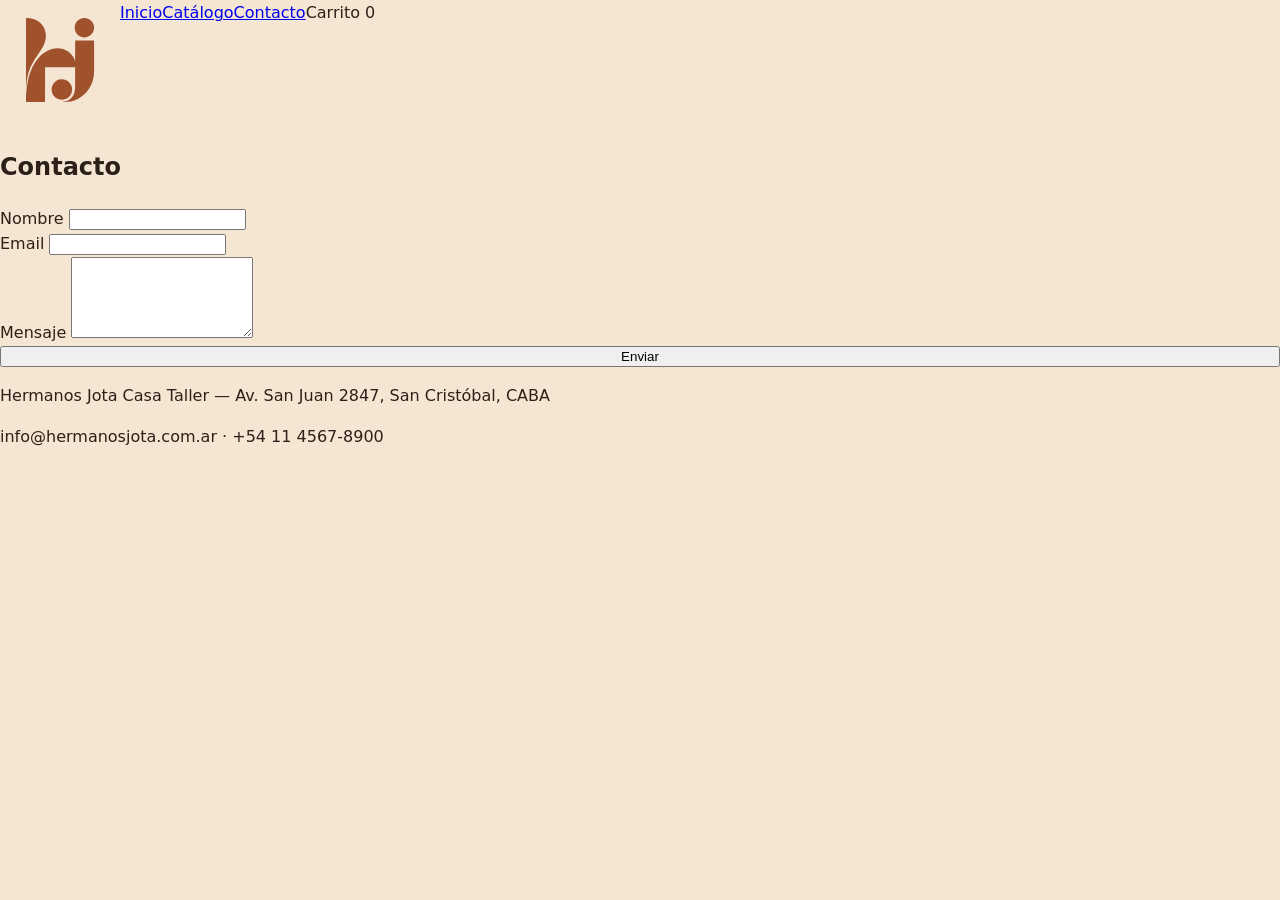
==== contacto.html @ 2e573cc4 "Inicializacion de repositorio y archivos con contenido base" ====
<!DOCTYPE html>
<html lang="es">
  <head>
    <meta charset="UTF-8" />
    <meta name="viewport" content="width=device-width, initial-scale=1.0" />
    <title>Hermanos Jota | Contacto</title>
    <link rel="stylesheet" href="css/styles.css" />
  </head>
  <body>
    <header class="site-header">
      <a href="index.html" class="logo" aria-label="Hermanos Jota — Inicio">
        <img src="img/logo.svg" alt="Hermanos Jota" width="120" height="120" />
      </a>
      <nav class="site-nav" aria-label="Principal">
        <ul>
          <li><a href="index.html">Inicio</a></li>
          <li><a href="productos.html">Catálogo</a></li>
          <li><a href="contacto.html" aria-current="page">Contacto</a></li>
        </ul>
      </nav>
      <div class="cart-widget" aria-live="polite">
        <span>Carrito</span>
        <span id="cart-count">0</span>
      </div>
    </header>

    <main>
      <section class="contact" aria-labelledby="contact-title">
        <h1 id="contact-title">Contacto</h1>

        <form id="contact-form" novalidate>
          <div>
            <label for="nombre">Nombre</label>
            <input type="text" id="nombre" name="nombre" required />
          </div>
          <div>
            <label for="email">Email</label>
            <input type="email" id="email" name="email" required />
          </div>
          <div>
            <label for="mensaje">Mensaje</label>
            <textarea id="mensaje" name="mensaje" rows="5" required></textarea>
          </div>
          <button type="submit" class="btn">Enviar</button>
        </form>

        <!-- JS: mensaje de éxito / errores de validación -->
        <div id="form-feedback" role="status" aria-live="polite"></div>
      </section>
    </main>

    <footer class="site-footer">
      <p>Hermanos Jota Casa Taller — Av. San Juan 2847, San Cristóbal, CABA</p>
      <p>info@hermanosjota.com.ar · +54 11 4567-8900</p>
    </footer>

    <script src="js/productos.js"></script>
    <script src="js/main.js"></script>
    <script src="js/contacto.js"></script>
  </body>
</html>
---- css/styles.css ----
/* Hermanos Jota — estilos (Mobile First + Flexbox)
   Paleta: Siena Tostado, Verde Salvia, Alabastro Cálido, Vara de Oro, Rosa Polvoriento
*/

:root {
  --siena: #a0522d;
  --salvia: #87a96b;
  --alabastro: #f5e6d3;
  --oro: #d4a437;
  --rosa: #c47a6d;
  --texto: #2b2118;
  --fuente-cuerpo: Inter, system-ui, sans-serif;
  --fuente-titulo: "Playfair Display", Georgia, serif;
}

*,
*::before,
*::after {
  box-sizing: border-box;
}

body {
  margin: 0;
  font-family: var(--fuente-cuerpo);
  background-color: var(--alabastro);
  color: var(--texto);
  line-height: 1.6;
}

img {
  max-width: 100%;
  height: auto;
}

/* --- Header / Nav / Carrito --- */
.site-header {
  display: flex;
  /* TODO: alinear logo, nav y contador */
}

.site-nav ul {
  display: flex;
  list-style: none;
  padding: 0;
  margin: 0;
}

.cart-widget {
  /* TODO */
}

/* --- Hero --- */
.hero {
  display: flex;
  flex-direction: column;
}

/* --- Grilla de productos --- */
.product-grid {
  display: flex;
  flex-wrap: wrap;
}

/* --- Footer --- */
.site-footer {
  /* TODO */
}

/* --- Contacto --- */
#contact-form {
  display: flex;
  flex-direction: column;
}

/* --- Botones --- */
.btn {
  /* TODO */
}

/* --- Tablet --- */
@media (min-width: 768px) {
  /* TODO */
}

/* --- Desktop --- */
@media (min-width: 1024px) {
  /* TODO */
}
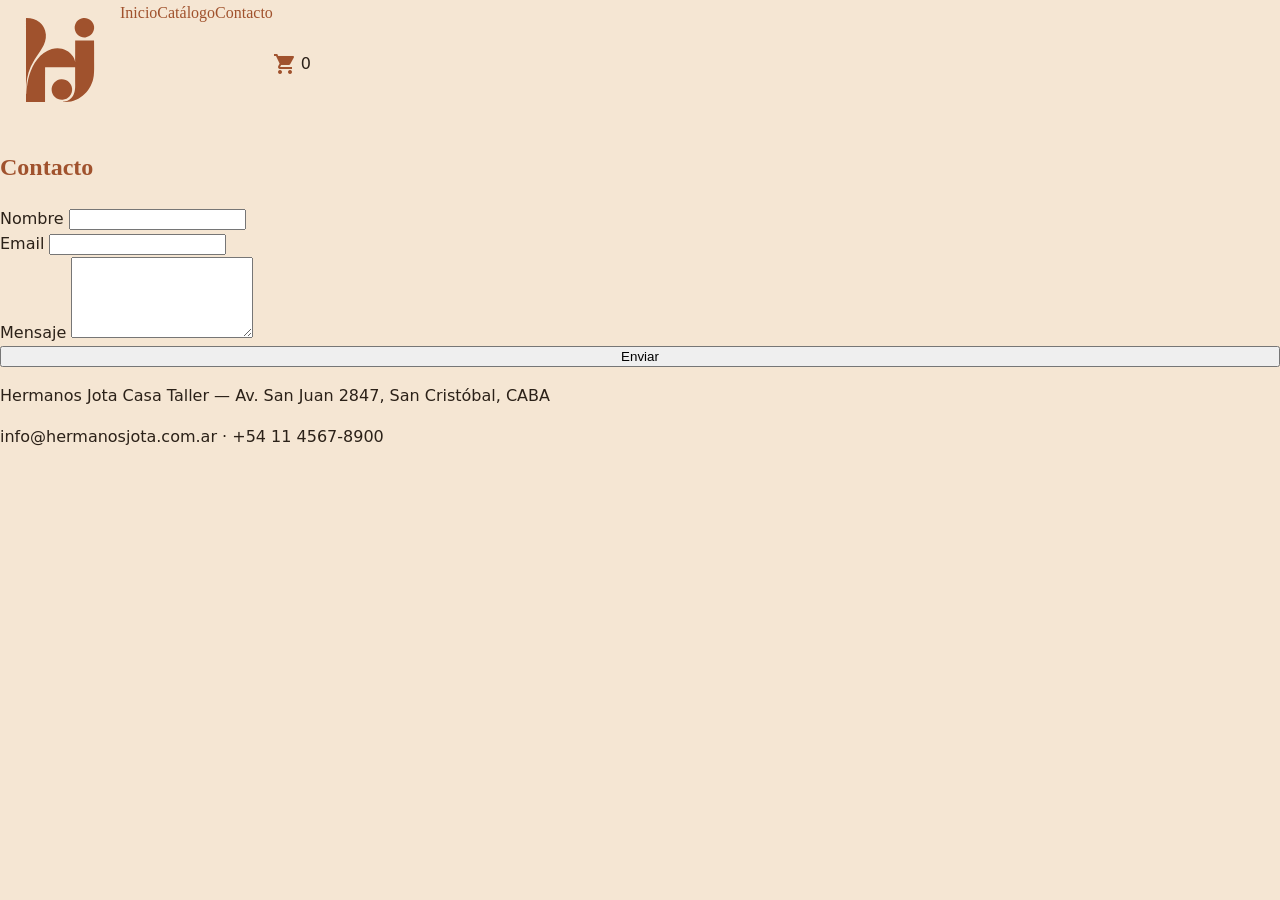
==== commit ae9963ef: "Puse estilo a los titlos, separe heder y footer, y puse un icono de carrito" ====
--- a/contacto.html
+++ b/contacto.html
@@ -4,25 +4,11 @@
     <meta charset="UTF-8" />
     <meta name="viewport" content="width=device-width, initial-scale=1.0" />
     <title>Hermanos Jota | Contacto</title>
+    <link rel="stylesheet" href="https://fonts.googleapis.com/icon?family=Material+Icons" />
     <link rel="stylesheet" href="css/styles.css" />
   </head>
   <body>
-    <header class="site-header">
-      <a href="index.html" class="logo" aria-label="Hermanos Jota — Inicio">
-        <img src="img/logo.svg" alt="Hermanos Jota" width="120" height="120" />
-      </a>
-      <nav class="site-nav" aria-label="Principal">
-        <ul>
-          <li><a href="index.html">Inicio</a></li>
-          <li><a href="productos.html">Catálogo</a></li>
-          <li><a href="contacto.html" aria-current="page">Contacto</a></li>
-        </ul>
-      </nav>
-      <div class="cart-widget" aria-live="polite">
-        <span>Carrito</span>
-        <span id="cart-count">0</span>
-      </div>
-    </header>
+    <header class="site-header"></header>
 
     <main>
       <section class="contact" aria-labelledby="contact-title">
@@ -49,10 +35,7 @@
       </section>
     </main>
 
-    <footer class="site-footer">
-      <p>Hermanos Jota Casa Taller — Av. San Juan 2847, San Cristóbal, CABA</p>
-      <p>info@hermanosjota.com.ar · +54 11 4567-8900</p>
-    </footer>
+    <footer class="site-footer"></footer>
 
     <script src="js/productos.js"></script>
     <script src="js/main.js"></script>
--- a/css/styles.css
+++ b/css/styles.css
@@ -27,6 +27,18 @@
   line-height: 1.6;
 }
 
+h1, h2, h3, h4, h5, h6 {
+  font-family: var(--fuente-titulo);
+  color: var(--siena);
+
+}
+
+a {
+  text-decoration: none;
+  font-family: var(--fuente-titulo);
+  color: var(--siena);
+}
+
 img {
   max-width: 100%;
   height: auto;
@@ -46,7 +58,14 @@
 }
 
 .cart-widget {
-  /* TODO */
+  display: flex;
+  align-items: center;
+  gap: 0.25rem;
+}
+
+.cart-widget .material-icons {
+  font-size: 1.5rem;
+  color: var(--siena);
 }
 
 /* --- Hero --- */
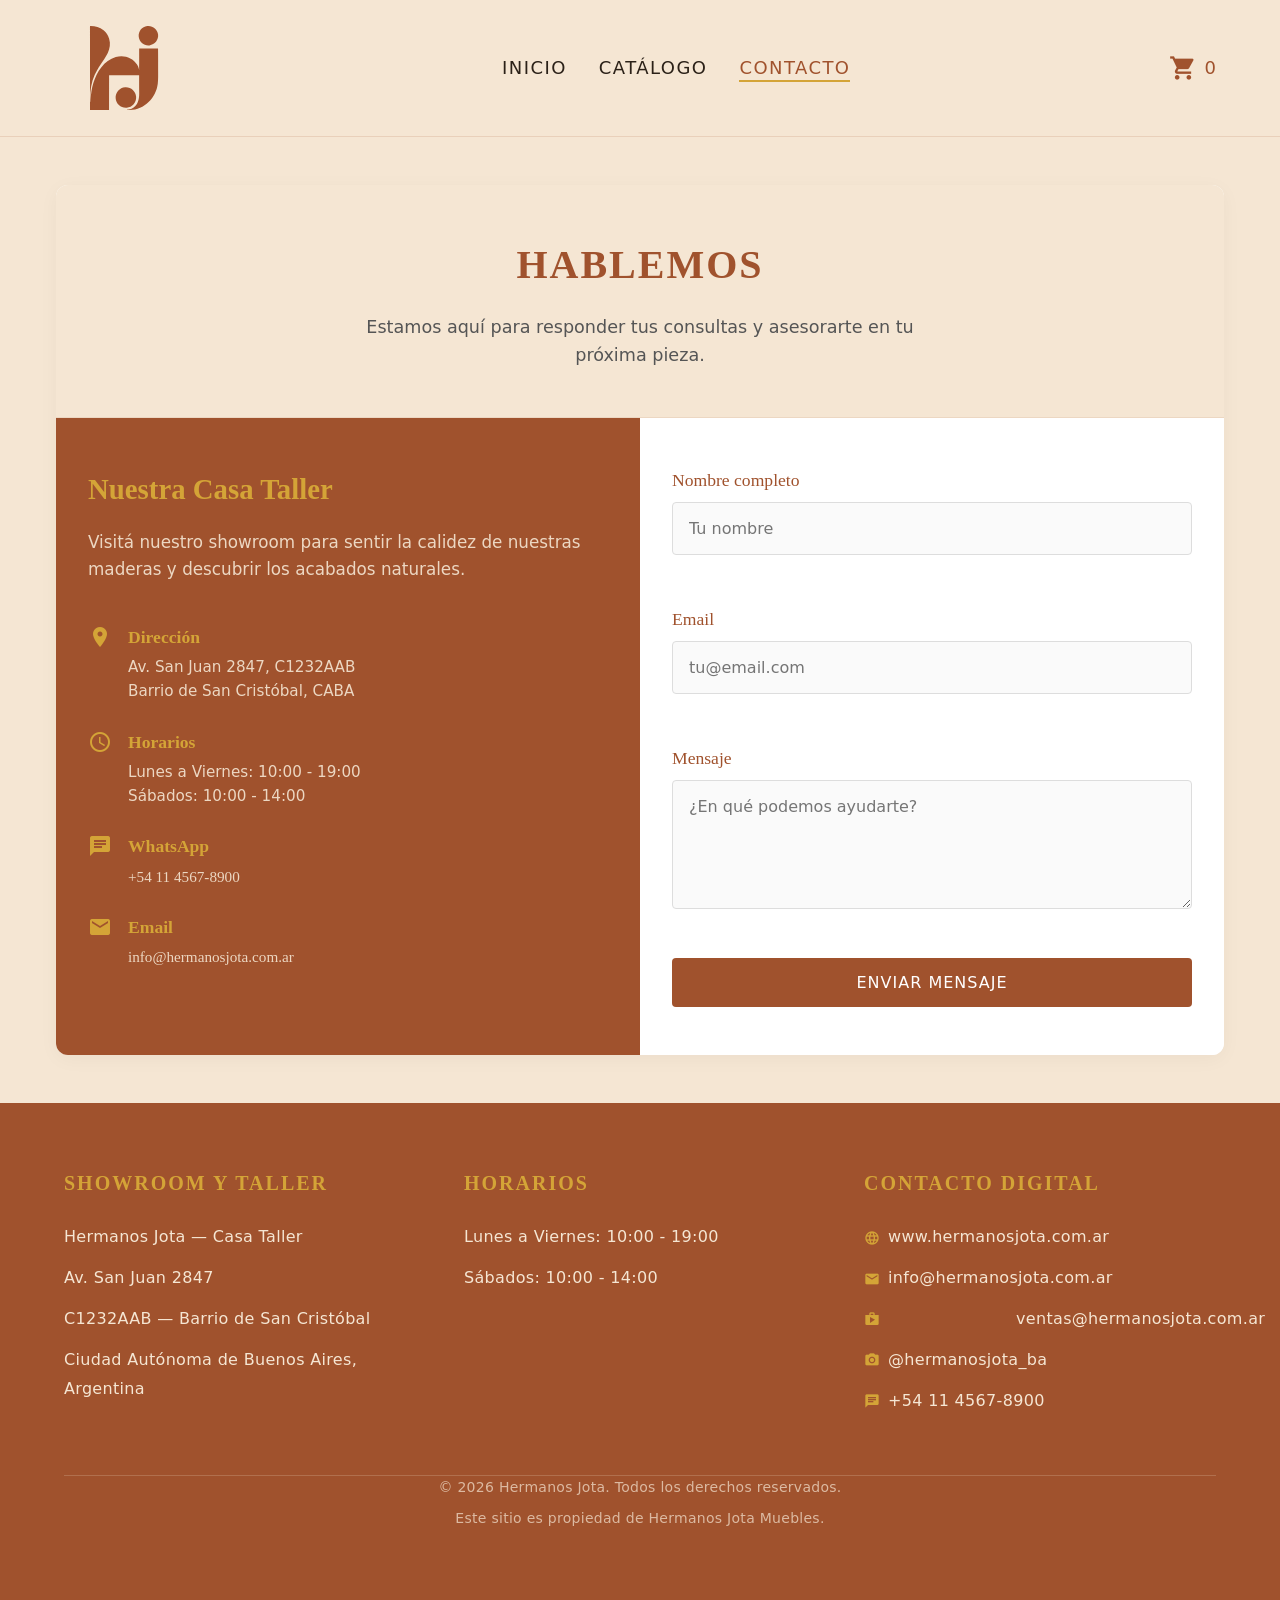
==== commit 3e6e39c0: "Seccion de contacto" ====
--- a/contacto.html
+++ b/contacto.html
@@ -10,28 +10,80 @@
   <body>
     <header class="site-header"></header>
 
-    <main>
-      <section class="contact" aria-labelledby="contact-title">
-        <h1 id="contact-title">Contacto</h1>
+    <main class="page-container">
+      <section class="contact-section" aria-labelledby="contact-title">
+        <div class="contact-header">
+          <h1 id="contact-title">Hablemos</h1>
+          <p>Estamos aquí para responder tus consultas y asesorarte en tu próxima pieza.</p>
+        </div>
 
-        <form id="contact-form" novalidate>
-          <div>
-            <label for="nombre">Nombre</label>
-            <input type="text" id="nombre" name="nombre" required />
+        <div class="contact-grid">
+          <!-- Información de Contacto -->
+          <div class="contact-info">
+            <h2>Nuestra Casa Taller</h2>
+            <p>Visitá nuestro showroom para sentir la calidez de nuestras maderas y descubrir los acabados naturales.</p>
+            
+            <div class="info-group">
+              <span class="material-icons">location_on</span>
+              <div>
+                <strong>Dirección</strong>
+                <p>Av. San Juan 2847, C1232AAB<br>Barrio de San Cristóbal, CABA</p>
+              </div>
+            </div>
+            
+            <div class="info-group">
+              <span class="material-icons">schedule</span>
+              <div>
+                <strong>Horarios</strong>
+                <p>Lunes a Viernes: 10:00 - 19:00<br>Sábados: 10:00 - 14:00</p>
+              </div>
+            </div>
+            
+            <div class="info-group">
+              <span class="material-icons">chat</span>
+              <div>
+                <strong>WhatsApp</strong>
+                <p><a href="https://wa.me/541145678900" target="_blank">+54 11 4567-8900</a></p>
+              </div>
+            </div>
+            
+            <div class="info-group">
+              <span class="material-icons">email</span>
+              <div>
+                <strong>Email</strong>
+                <p><a href="mailto:info@hermanosjota.com.ar">info@hermanosjota.com.ar</a></p>
+              </div>
+            </div>
           </div>
-          <div>
-            <label for="email">Email</label>
-            <input type="email" id="email" name="email" required />
+
+          <!-- Formulario -->
+          <div class="contact-form-container">
+            <form id="contact-form" novalidate>
+              <div class="form-group">
+                <label for="nombre">Nombre completo</label>
+                <input type="text" id="nombre" name="nombre" placeholder="Tu nombre" required />
+                <span class="error-msg" id="error-nombre"></span>
+              </div>
+              
+              <div class="form-group">
+                <label for="email">Email</label>
+                <input type="email" id="email" name="email" placeholder="tu@email.com" required />
+                <span class="error-msg" id="error-email"></span>
+              </div>
+              
+              <div class="form-group">
+                <label for="mensaje">Mensaje</label>
+                <textarea id="mensaje" name="mensaje" rows="5" placeholder="¿En qué podemos ayudarte?" required></textarea>
+                <span class="error-msg" id="error-mensaje"></span>
+              </div>
+              
+              <button type="submit" class="btn btn-primary">Enviar Mensaje</button>
+            </form>
+
+            <!-- Feedback -->
+            <div id="form-feedback" role="status" aria-live="polite"></div>
           </div>
-          <div>
-            <label for="mensaje">Mensaje</label>
-            <textarea id="mensaje" name="mensaje" rows="5" required></textarea>
-          </div>
-          <button type="submit" class="btn">Enviar</button>
-        </form>
-
-        <!-- JS: mensaje de éxito / errores de validación -->
-        <div id="form-feedback" role="status" aria-live="polite"></div>
+        </div>
       </section>
     </main>
 
--- a/css/styles.css
+++ b/css/styles.css
@@ -27,7 +27,12 @@
   line-height: 1.6;
 }
 
-h1, h2, h3, h4, h5, h6 {
+h1,
+h2,
+h3,
+h4,
+h5,
+h6 {
   font-family: var(--fuente-titulo);
   color: var(--siena);
 
@@ -47,24 +52,87 @@
 /* --- Header / Nav / Carrito --- */
 .site-header {
   display: flex;
-  /* TODO: alinear logo, nav y contador */
+  justify-content: space-between;
+  align-items: center;
+  flex-wrap: wrap;
+  padding: 1rem 5%;
+  background-color: var(--alabastro);
+  border-bottom: 1px solid rgba(160, 82, 45, 0.15);
+}
+
+.site-header .logo img {
+  width: 120px;
+  height: auto;
+  display: block;
+}
+
+.site-nav {
+  order: 3;
+  width: 100%;
+  margin-top: 1.5rem;
 }
 
 .site-nav ul {
   display: flex;
+  justify-content: center;
+  flex-wrap: wrap;
   list-style: none;
   padding: 0;
   margin: 0;
+  gap: clamp(1rem, 2vw, 2rem);
+  align-items: center;
+}
+
+.site-nav a {
+  font-family: var(--fuente-cuerpo);
+  font-weight: 500;
+  font-size: clamp(15px, 2vw + 5px, 18px);
+  text-transform: uppercase;
+  letter-spacing: 0.08em;
+  color: var(--texto);
+  text-decoration: none;
+  transition: color 0.3s ease;
+  position: relative;
+  padding-bottom: 4px;
+}
+
+.site-nav a::after {
+  content: '';
+  position: absolute;
+  width: 0;
+  height: 2px;
+  bottom: 0;
+  left: 0;
+  background-color: var(--oro);
+  transition: width 0.3s ease;
+}
+
+.site-nav a:hover::after,
+.site-nav a[aria-current="page"]::after {
+  width: 100%;
+}
+
+.site-nav a:hover,
+.site-nav a[aria-current="page"] {
+  color: var(--siena);
 }
 
 .cart-widget {
   display: flex;
   align-items: center;
-  gap: 0.25rem;
+  gap: 0.5rem;
+  cursor: pointer;
 }
 
 .cart-widget .material-icons {
-  font-size: 1.5rem;
+  font-size: 1.75rem;
+  color: var(--siena);
+}
+
+.cart-widget #cart-count {
+  font-family: var(--fuente-cuerpo);
+  font-weight: 500;
+  font-size: 18px;
   color: var(--siena);
 }
 
@@ -74,34 +142,752 @@
   flex-direction: column;
 }
 
+/* --- Utilidades --- */
+.visually-hidden {
+  position: absolute;
+  width: 1px;
+  height: 1px;
+  padding: 0;
+  margin: -1px;
+  overflow: hidden;
+  clip: rect(0, 0, 0, 0);
+  border: 0;
+}
+
+/* --- Catálogo --- */
+.catalog {
+  padding: 3rem 1rem;
+  text-align: center;
+}
+
+#catalog-title {
+  margin-bottom: 2rem;
+  text-transform: uppercase;
+  letter-spacing: 2px;
+  font-size: 2.5rem;
+}
+
+.search-form {
+  margin-bottom: 4rem;
+  display: flex;
+  justify-content: center;
+}
+
+.search-form input {
+  width: 100%;
+  max-width: 500px;
+  padding: 1rem 1.5rem;
+  border: 1px solid #e0e0e0;
+  border-radius: 30px;
+  font-family: var(--fuente-cuerpo);
+  font-size: 1rem;
+  box-shadow: 0 4px 6px rgba(0, 0, 0, 0.05);
+  transition: box-shadow 0.3s ease, border-color 0.3s ease;
+}
+
+.search-form input:focus {
+  outline: none;
+  border-color: var(--siena);
+  box-shadow: 0 4px 12px rgba(160, 82, 45, 0.15);
+}
+
+.search-form input[type="search"]::-webkit-search-cancel-button {
+  -webkit-appearance: none;
+  height: 16px;
+  width: 16px;
+  background-color: var(--siena);
+  mask-image: url('data:image/svg+xml;utf8,<svg xmlns="http://www.w3.org/2000/svg" viewBox="0 0 24 24" fill="none" stroke="currentColor" stroke-width="3" stroke-linecap="round" stroke-linejoin="round"><line x1="18" y1="6" x2="6" y2="18"></line><line x1="6" y1="6" x2="18" y2="18"></line></svg>');
+  -webkit-mask-image: url('data:image/svg+xml;utf8,<svg xmlns="http://www.w3.org/2000/svg" viewBox="0 0 24 24" fill="none" stroke="currentColor" stroke-width="3" stroke-linecap="round" stroke-linejoin="round"><line x1="18" y1="6" x2="6" y2="18"></line><line x1="6" y1="6" x2="18" y2="18"></line></svg>');
+  mask-size: cover;
+  -webkit-mask-size: cover;
+  cursor: pointer;
+  opacity: 0.7;
+  transition: opacity 0.3s ease, transform 0.3s ease;
+}
+
+.search-form input[type="search"]::-webkit-search-cancel-button:hover {
+  opacity: 1;
+  transform: scale(1.1);
+}
+
 /* --- Grilla de productos --- */
 .product-grid {
-  display: flex;
-  flex-wrap: wrap;
+  display: grid;
+  grid-template-columns: repeat(auto-fill, minmax(320px, 1fr));
+  gap: 2rem;
+  max-width: 1200px;
+  margin: 0 auto;
+}
+
+.product-card {
+  background-color: #fff;
+  border-radius: 12px;
+  overflow: hidden;
+  display: flex;
+  flex-direction: column;
+  text-align: left;
+  box-shadow: 0 2px 10px rgba(0, 0, 0, 0.03);
+  transition: transform 0.3s ease, box-shadow 0.3s ease;
+  position: relative;
+}
+
+.product-card:hover {
+  transform: translateY(-5px);
+  box-shadow: 0 10px 20px rgba(0, 0, 0, 0.08);
+}
+
+.image-wrapper {
+  position: relative;
+  width: 100%;
+  height: 250px;
+  overflow: hidden;
+  background-color: #f7f7f7;
+}
+
+.product-image {
+  height: 100%;
+  width: 100%;
+  object-fit: contain;
+  display: block;
+  transition: transform 0.6s cubic-bezier(0.165, 0.84, 0.44, 1);
+}
+
+.product-card:hover .product-image {
+  transform: scale(1.08);
+}
+
+.product-overlay {
+  position: absolute;
+  top: 0;
+  left: 0;
+  width: 100%;
+  height: 100%;
+  background: linear-gradient(to top, rgba(0, 0, 0, 0.3) 0%, transparent 50%);
+  opacity: 0;
+  transition: opacity 0.4s ease;
+  display: flex;
+  align-items: flex-end;
+  justify-content: flex-end;
+  padding: 1rem 1.5rem;
+  pointer-events: none;
+}
+
+.product-card:hover .product-overlay {
+  opacity: 1;
+}
+
+.product-info {
+  padding: 1.5rem;
+}
+
+.product-info h3 {
+  font-family: var(--fuente-titulo);
+  font-size: 1.25rem;
+  color: var(--texto);
+  margin: 0 0 0.5rem 0;
+  font-weight: 700;
+}
+
+.product-info .price {
+  color: var(--oro);
+  font-weight: 600;
+  font-size: 1.1rem;
+  margin: 0 0 1.5rem 0;
+}
+
+.details-link {
+  font-family: var(--fuente-cuerpo);
+  color: var(--siena);
+  font-weight: 700;
+  font-size: 0.85rem;
+  letter-spacing: 1px;
+  text-transform: uppercase;
+  display: inline-flex;
+  align-items: center;
+  position: relative;
+  width: fit-content;
+}
+
+.details-link .arrow {
+  margin-left: 8px;
+  transition: transform 0.3s ease;
+}
+
+.details-link:hover .arrow {
+  transform: translateX(5px);
+}
+
+.details-link::after {
+  content: '';
+  position: absolute;
+  bottom: -4px;
+  left: 0;
+  width: 0;
+  height: 2px;
+  background-color: var(--siena);
+  transition: width 0.3s ease;
+}
+
+.details-link:hover::after {
+  width: 100%;
+}
+
+.add-to-cart-btn {
+  background-color: #fff;
+  color: var(--siena);
+  border: none;
+  border-radius: 50%;
+  width: 45px;
+  height: 45px;
+  display: flex;
+  align-items: center;
+  justify-content: center;
+  box-shadow: 0 4px 10px rgba(0, 0, 0, 0.15);
+  cursor: pointer;
+  transition: all 0.3s ease;
+  transform: translateY(20px);
+  pointer-events: auto;
+}
+
+.product-card:hover .add-to-cart-btn {
+  transform: translateY(0);
+}
+
+.add-to-cart-btn:hover {
+  background-color: var(--siena);
+  color: #fff;
 }
 
 /* --- Footer --- */
 .site-footer {
-  /* TODO */
+  background-color: var(--siena);
+  color: var(--alabastro);
+  padding: 2.5rem 5%;
+}
+
+.footer-grid {
+  display: grid;
+  grid-template-columns: repeat(auto-fit, minmax(200px, 1fr));
+  gap: 2.5rem;
+  margin-bottom: 2.5rem;
+}
+
+.footer-col h4 {
+  font-family: var(--fuente-titulo);
+  color: var(--oro);
+  font-size: 20px;
+  text-transform: uppercase;
+  letter-spacing: 0.1em;
+  margin-top: 0;
+  margin-bottom: 1.5rem;
+}
+
+.footer-col p {
+  font-family: var(--fuente-cuerpo);
+  font-weight: 400;
+  font-size: 16px;
+  line-height: 1.8;
+  letter-spacing: 0.02em;
+  margin: 0 0 0.75rem 0;
+  color: var(--alabastro);
+  display: flex;
+  align-items: center;
+  gap: 0.5rem;
+}
+
+.footer-col a {
+  color: var(--alabastro);
+  text-decoration: none;
+  font-family: var(--fuente-cuerpo);
+  font-weight: 400;
+  transition: color 0.3s ease;
+}
+
+.footer-col a:hover {
+  color: var(--oro);
+}
+
+.footer-col p .material-icons {
+  font-size: 16px;
+  color: var(--oro);
+}
+
+.footer-bottom {
+  border-top: 1px solid rgba(245, 230, 211, 0.2);
+  text-align: center;
+}
+
+.footer-bottom p {
+  font-family: var(--fuente-cuerpo);
+  font-weight: 300;
+  font-size: 14px;
+  letter-spacing: 0.02em;
+  margin: 0 0 0.5rem 0;
+  color: rgba(245, 230, 211, 0.7);
+  justify-content: center;
 }
 
 /* --- Contacto --- */
+.page-container {
+  max-width: 1200px;
+  margin: 0 auto;
+  padding: 3rem 1rem;
+}
+
+.contact-section {
+  background-color: #fff;
+  border-radius: 12px;
+  box-shadow: 0 4px 20px rgba(0, 0, 0, 0.04);
+  overflow: hidden;
+}
+
+.contact-header {
+  text-align: center;
+  padding: 3rem 2rem;
+  background-color: var(--alabastro);
+  border-bottom: 1px solid rgba(160, 82, 45, 0.1);
+}
+
+.contact-header h1 {
+  font-size: 2.5rem;
+  margin: 0 0 1rem 0;
+  text-transform: uppercase;
+  letter-spacing: 2px;
+}
+
+.contact-header p {
+  font-family: var(--fuente-cuerpo);
+  font-size: 1.1rem;
+  color: #555;
+  max-width: 600px;
+  margin: 0 auto;
+}
+
+.contact-grid {
+  display: grid;
+  grid-template-columns: 1fr;
+  gap: 0;
+}
+
+.contact-info {
+  padding: 3rem 2rem;
+  background-color: var(--siena);
+  color: var(--alabastro);
+}
+
+.contact-info h2 {
+  color: var(--oro);
+  font-size: 1.8rem;
+  margin-top: 0;
+  margin-bottom: 1rem;
+}
+
+.contact-info > p {
+  margin-bottom: 2.5rem;
+  font-size: 1.05rem;
+  opacity: 0.9;
+}
+
+.info-group {
+  display: flex;
+  align-items: flex-start;
+  gap: 1rem;
+  margin-bottom: 1.5rem;
+}
+
+.info-group .material-icons {
+  color: var(--oro);
+  font-size: 1.5rem;
+  margin-top: 2px;
+}
+
+.info-group strong {
+  display: block;
+  font-family: var(--fuente-titulo);
+  color: var(--oro);
+  font-size: 1.1rem;
+  margin-bottom: 0.25rem;
+}
+
+.info-group p {
+  margin: 0;
+  font-size: 0.95rem;
+  opacity: 0.9;
+}
+
+.info-group a {
+  color: var(--alabastro);
+  transition: color 0.3s ease;
+}
+
+.info-group a:hover {
+  color: var(--oro);
+}
+
+.contact-form-container {
+  padding: 3rem 2rem;
+  background-color: #fff;
+}
+
 #contact-form {
   display: flex;
   flex-direction: column;
+  gap: 1.5rem;
+}
+
+.form-group {
+  display: flex;
+  flex-direction: column;
+}
+
+.form-group label {
+  font-family: var(--fuente-titulo);
+  color: var(--siena);
+  font-size: 1.1rem;
+  margin-bottom: 0.5rem;
+}
+
+.form-group input,
+.form-group textarea {
+  font-family: var(--fuente-cuerpo);
+  padding: 1rem;
+  border: 1px solid #ddd;
+  border-radius: 4px;
+  font-size: 1rem;
+  background-color: #fafafa;
+  transition: all 0.3s ease;
+}
+
+.form-group input:focus,
+.form-group textarea:focus {
+  outline: none;
+  border-color: var(--siena);
+  box-shadow: 0 0 0 3px rgba(160, 82, 45, 0.1);
+  background-color: #fff;
+}
+
+.error-msg {
+  color: #d32f2f;
+  font-size: 0.85rem;
+  margin-top: 0.4rem;
+  min-height: 1.2rem;
+}
+
+/* Feedback Messages */
+#form-feedback {
+  margin-top: 1.5rem;
+  padding: 1rem;
+  border-radius: 4px;
+  text-align: center;
+  font-weight: 500;
+  display: none;
+}
+
+#form-feedback.exito {
+  display: block;
+  background-color: rgba(135, 169, 107, 0.1);
+  color: #2e5c2e;
+  border: 1px solid var(--salvia);
+}
+
+#form-feedback.error {
+  display: block;
+  background-color: rgba(211, 47, 47, 0.1);
+  color: #d32f2f;
+  border: 1px solid #d32f2f;
 }
 
 /* --- Botones --- */
 .btn {
-  /* TODO */
+  font-family: var(--fuente-cuerpo);
+  font-weight: 500;
+  font-size: 1rem;
+  cursor: pointer;
+  padding: 15px 30px;
+  border-radius: 4px;
+  transition: all 0.3s ease;
+  text-align: center;
+  text-transform: uppercase;
+  letter-spacing: 1px;
+  display: inline-block;
+  text-decoration: none;
+  border: none;
+}
+
+.btn-primary {
+  background-color: var(--siena);
+  color: #fff;
+}
+
+.btn-primary:hover {
+  background-color: var(--texto);
+  color: #fff;
+}
+
+/* Hero Btn overrides (optional but good for consistency) */
+.hero .btn {
+  background-color: var(--siena);
+  color: #fff;
+  align-self: flex-start;
+  margin-top: 1.5rem;
+}
+
+.hero .btn:hover {
+  background-color: var(--texto);
 }
 
 /* --- Tablet --- */
 @media (min-width: 768px) {
-  /* TODO */
+  .site-header {
+    padding: 0.5rem 5%;
+  }
+
+  .site-nav {
+    order: 0;
+    width: auto;
+    margin-top: 0;
+  }
+
+  .site-nav ul {
+    gap: 2rem;
+  }
+
+  .site-footer {
+    padding: 4rem 5%;
+  }
+
+  .footer-grid {
+    grid-template-columns: repeat(auto-fit, minmax(250px, 1fr));
+    gap: 3rem;
+    margin-bottom: 3rem;
+  }
 }
 
 /* --- Desktop --- */
 @media (min-width: 1024px) {
-  /* TODO */
-}
+  .contact-grid {
+    grid-template-columns: 1fr 1fr;
+  }
+}
+
+/* --- Detalle de Producto --- */
+#product-detail {
+  display: flex;
+  flex-direction: row;
+  background-color: #ffffff;
+  max-width: 1200px;
+  margin: 2rem auto;
+  border-radius: 8px;
+  box-shadow: 0 4px 20px rgba(0, 0, 0, 0.06);
+  overflow: hidden;
+}
+
+.pd-left {
+  flex: 1.5;
+  display: flex;
+  align-items: center;
+  justify-content: center;
+  background-color: transparent;
+  position: relative;
+  overflow: hidden;
+  cursor: zoom-in;
+  min-height: 400px;
+  /* Asegura un alto mínimo para la imagen */
+}
+
+.pd-left.zoomed {
+  cursor: zoom-out;
+}
+
+.pd-image {
+  position: absolute;
+  /* Para que no dicte la altura del contenedor, sino que se adapte al contenido de la derecha */
+  top: 0;
+  left: 0;
+  width: 100%;
+  height: 100%;
+  object-fit: contain;
+  transform: scale(1.15);
+  object-position: center 30%;
+  mix-blend-mode: multiply;
+  transition: transform 0.3s ease;
+}
+
+.pd-left.zoomed .pd-image {
+  transform: scale(2.2);
+  /* transform-origin se actualiza via JS */
+}
+
+.pd-zoom-text {
+  position: absolute;
+  bottom: 20px;
+  right: 20px;
+  left: auto;
+  transform: none;
+  font-family: var(--fuente-cuerpo);
+  font-size: 0.8rem;
+  color: #fff;
+  opacity: 0.9;
+  pointer-events: none;
+  background: #909090;
+  padding: 6px 15px;
+  border-radius: 20px;
+  z-index: 10;
+  transition: opacity 0.3s ease;
+}
+
+.pd-left.zoomed .pd-zoom-text {
+  opacity: 0;
+}
+
+.pd-right {
+  flex: 1;
+  padding: 35px 45px;
+}
+
+.pd-breadcrumb {
+  font-family: var(--fuente-cuerpo);
+  font-size: 0.75rem;
+  text-transform: uppercase;
+  color: var(--texto);
+  opacity: 0.5;
+  letter-spacing: 1px;
+  margin-bottom: 1rem;
+  margin-top: 0;
+  font-weight: 500;
+}
+
+.pd-title {
+  font-family: var(--fuente-titulo);
+  font-size: 3rem;
+  color: var(--siena);
+  margin: 0 0 0.5rem 0;
+  line-height: 1.1;
+  font-weight: 400;
+}
+
+.pd-price {
+  font-family: var(--fuente-cuerpo);
+  font-size: 1.4rem;
+  color: var(--oro);
+  margin-bottom: 1.2rem;
+  font-weight: 500;
+}
+
+.pd-description {
+  font-family: var(--fuente-cuerpo);
+  font-weight: 400;
+  line-height: 1.6;
+  color: #555;
+  margin-bottom: 1.5rem;
+  font-size: 0.95rem;
+  border-top: 1px solid #eaeaea;
+  padding-top: 1.2rem;
+}
+
+.pd-accordion {
+  margin-bottom: 2rem;
+}
+
+.pd-accordion-btn {
+  width: 100%;
+  background: none;
+  border: none;
+  border-top: 1px solid rgba(0, 0, 0, 0.1);
+  border-bottom: 1px solid rgba(0, 0, 0, 0.1);
+  padding: 15px 0;
+  font-family: var(--fuente-cuerpo);
+  font-size: 1rem;
+  color: #333;
+  cursor: pointer;
+  margin-bottom: 0;
+  font-weight: 700;
+  display: flex;
+  justify-content: space-between;
+  align-items: center;
+  transition: color 0.3s ease, background-color 0.3s ease;
+}
+
+.pd-accordion-icon {
+  font-weight: 700;
+  font-size: 1.4rem;
+}
+
+.pd-accordion-btn:hover {
+  color: var(--siena);
+  background-color: rgba(160, 82, 45, 0.03);
+}
+
+.pd-accordion-content {
+  max-height: 0;
+  overflow: hidden;
+  transition: max-height 0.4s ease-in-out;
+}
+
+.pd-accordion-table {
+  width: 100%;
+  border-collapse: collapse;
+  font-family: var(--fuente-cuerpo);
+  font-size: 0.9rem;
+  margin-top: 0.5rem;
+  margin-bottom: 1rem;
+}
+
+.pd-accordion-table td {
+  padding: 12px 0;
+  border-bottom: 1px solid rgba(0, 0, 0, 0.05);
+  font-weight: 400;
+  color: #666;
+}
+
+.pd-accordion-table td:first-child {
+  font-weight: 700;
+  width: 35%;
+  color: #444;
+}
+
+.pd-buy-btn {
+  background-color: var(--siena);
+  color: #fff;
+  border: 1px solid var(--siena);
+  border-radius: 4px;
+  padding: 18px 40px;
+  font-family: var(--fuente-cuerpo);
+  font-weight: 500;
+  font-size: 0.9rem;
+  cursor: pointer;
+  width: fit-content;
+  transition: all 0.3s ease;
+  letter-spacing: 1.5px;
+  text-transform: uppercase;
+}
+
+.pd-buy-btn:hover {
+  background-color: #fff;
+  color: var(--siena);
+}
+
+/* --- Responsive Detalle de Producto --- */
+@media (max-width: 768px) {
+  #product-detail {
+    flex-direction: column;
+    height: auto;
+  }
+
+  .pd-left {
+    min-height: 50vh;
+  }
+
+  .pd-image {
+    object-position: center center;
+    transform: scale(1);
+  }
+
+  .pd-right {
+    padding: 30px 20px;
+  }
+
+  .pd-title {
+    font-size: 2.2rem;
+  }
+}
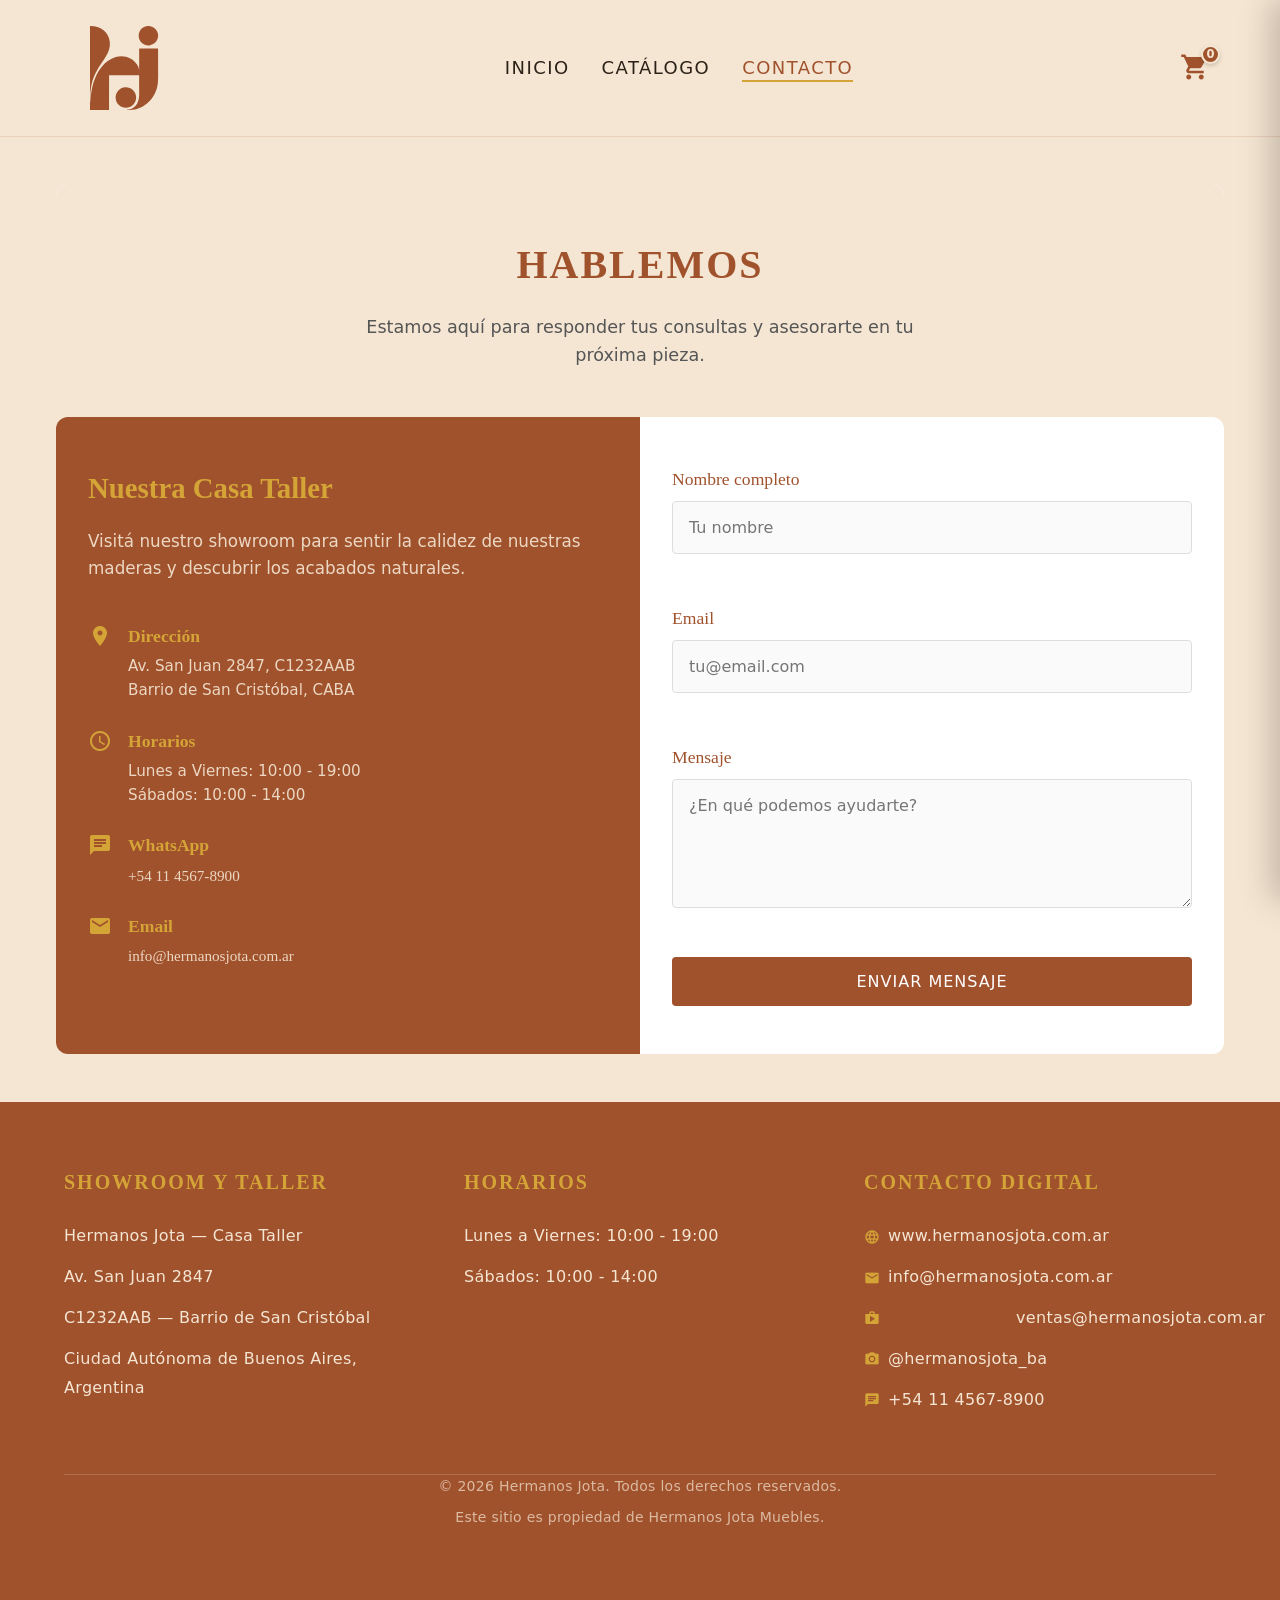
==== commit f710990c: "Carrito funcionando, calcula los precios en ARS y es funcional tanto desde el catalogo como desde lo" ====
--- a/contacto.html
+++ b/contacto.html
@@ -89,6 +89,40 @@
 
     <footer class="site-footer"></footer>
 
+    <!-- Overlay del Carrito -->
+    <div id="cart-overlay" class="cart-overlay" aria-hidden="true"></div>
+
+    <!-- Drawer Lateral del Carrito -->
+    <aside id="cart-drawer" class="cart-drawer" aria-label="Carrito de compras" role="dialog" aria-modal="true" aria-hidden="true">
+      <div class="cart-drawer-header">
+        <div class="cart-header-title">
+          <h2>Tu Carrito</h2>
+          <span class="cart-header-subtitle">Hermanos Jota</span>
+        </div>
+        <button id="cart-close-btn" class="cart-close-btn" aria-label="Cerrar carrito">
+          <span class="material-icons">close</span>
+        </button>
+      </div>
+
+      <div id="cart-items" class="cart-items">
+        <!-- Renderizado dinámico de productos -->
+      </div>
+
+      <div class="cart-drawer-footer">
+        <div class="cart-summary">
+          <div class="cart-summary-row">
+            <span>Total:</span>
+            <span id="cart-total" class="cart-total-amount">$ 0</span>
+          </div>
+          <p class="cart-shipping-note">Impuestos incluidos. Envío coordinado tras la compra.</p>
+        </div>
+        <div class="cart-drawer-actions">
+          <button id="cart-clear-btn" class="btn-cart-clear" type="button">Vaciar Carrito</button>
+          <button id="cart-checkout-btn" class="btn-cart-checkout" type="button">Finalizar Compra</button>
+        </div>
+      </div>
+    </aside>
+
     <script src="js/productos.js"></script>
     <script src="js/main.js"></script>
     <script src="js/contacto.js"></script>
--- a/css/styles.css
+++ b/css/styles.css
@@ -19,6 +19,13 @@
   box-sizing: border-box;
 }
 
+html, body {
+  overflow-x: hidden;
+  max-width: 100vw;
+  width: 100%;
+  position: relative;
+}
+
 body {
   margin: 0;
   font-family: var(--fuente-cuerpo);
@@ -118,28 +125,179 @@
 }
 
 .cart-widget {
-  display: flex;
-  align-items: center;
-  gap: 0.5rem;
+  position: relative;
+  display: inline-flex;
+  align-items: center;
+  justify-content: center;
   cursor: pointer;
+  background: transparent;
+  border: none;
+  padding: 6px;
+  border-radius: 50%;
+  transition: transform 0.2s ease, background-color 0.2s ease;
+}
+
+.cart-widget:hover {
+  background-color: rgba(160, 82, 45, 0.08);
+  transform: scale(1.05);
 }
 
 .cart-widget .material-icons {
-  font-size: 1.75rem;
+  font-size: 1.85rem;
   color: var(--siena);
 }
 
 .cart-widget #cart-count {
-  font-family: var(--fuente-cuerpo);
-  font-weight: 500;
-  font-size: 18px;
-  color: var(--siena);
+  position: absolute;
+  top: -2px;
+  right: -4px;
+  background-color: var(--siena);
+  color: var(--alabastro);
+  font-family: var(--fuente-cuerpo);
+  font-weight: 700;
+  font-size: 0.72rem;
+  min-width: 19px;
+  height: 19px;
+  line-height: 19px;
+  border-radius: 999px;
+  display: inline-flex;
+  align-items: center;
+  justify-content: center;
+  border: 2px solid var(--alabastro);
+  box-shadow: 0 2px 4px rgba(43, 33, 24, 0.2);
 }
 
 /* --- Hero --- */
 .hero {
+  position: relative;
   display: flex;
   flex-direction: column;
+  justify-content: center;
+  align-items: flex-start;
+  min-height: 85vh;
+  padding: 4rem 5%;
+  background-color: var(--siena);
+  color: var(--alabastro);
+  overflow: hidden;
+}
+
+
+.hero-slider {
+  position: absolute;
+  top: 0;
+  left: 0;
+  width: 100%;
+  height: 100%;
+  z-index: 1;
+}
+
+.hero-slide {
+  position: absolute;
+  top: 0;
+  left: 0;
+  width: 100%;
+  height: 100%;
+  background-size: cover;
+  background-position: center;
+  opacity: 0;
+  transition: opacity 1.2s ease-in-out;
+
+}.hero-slide.active {
+  opacity: 1;
+}
+
+/* El contenido se eleva por encima de las fotos */
+.hero-content {
+  position: relative;
+  z-index: 2;
+  max-width: 600px;
+  animation: fadeIn 1s ease-out forwards;
+}
+
+/* Indicadores / Puntos inferior */
+.hero-dots {
+  position: absolute;
+  bottom: 20px;
+  left: 50%;
+  transform: translateX(-50%);
+  display: flex;
+  gap: 12px;
+  z-index: 2;
+}
+
+.dot {
+  width: 12px;
+  height: 12px;
+  border-radius: 50%;
+  background-color: rgba(255, 255, 255, 0.4);
+  cursor: pointer;
+  transition: background-color 0.3s ease, transform 0.3s ease;
+}
+
+.dot.active {
+  background-color: var(--alabastro);
+  transform: scale(1.3);
+}
+
+.hero h1 {
+  font-size: clamp(3rem, 5vw, 5rem);
+  color: var(--alabastro);
+  margin-top: 0;
+  margin-bottom: 1.5rem;
+  line-height: 1.1;
+  text-shadow: 0 2px 4px rgba(0,0,0,0.3);
+}
+
+.hero p {
+  font-size: clamp(1.1rem, 2vw, 1.25rem);
+  margin-bottom: 2.5rem;
+  line-height: 1.8;
+  text-shadow: 0 1px 2px rgba(0,0,0,0.3);
+  font-weight: 300;
+}
+/* --- Section Headers --- */
+.section-header {
+  text-align: center;
+  margin-bottom: 3.5rem;
+  margin-top: 2rem;
+}
+
+.section-header h2 {
+  font-size: 2.5rem;
+  margin: 0 0 1rem 0;
+  text-transform: uppercase;
+  letter-spacing: 2px;
+}
+
+.section-header p {
+  color: #666;
+  font-size: 1.1rem;
+  max-width: 600px;
+  margin: 0 auto;
+}
+
+/* --- Spinner --- */
+.spinner-container {
+  display: flex;
+  flex-direction: column;
+  align-items: center;
+  justify-content: center;
+  padding: 4rem 0;
+  color: var(--siena);
+}
+
+.spinner {
+  width: 50px;
+  height: 50px;
+  border: 4px solid rgba(160, 82, 45, 0.2);
+  border-left-color: var(--siena);
+  border-radius: 50%;
+  animation: spin 1s linear infinite;
+  margin-bottom: 1rem;
+}
+
+@keyframes spin {
+  to { transform: rotate(360deg); }
 }
 
 /* --- Utilidades --- */
@@ -219,6 +377,84 @@
   margin: 0 auto;
 }
 
+/* --- Carrusel Destacados --- */
+.carousel-wrapper {
+  position: relative;
+  width: 100%;
+  max-width: 1200px;
+  margin: 0 auto;
+  /* El wrapper es un bloque normal para evitar bugs de desbordamiento de Flexbox */
+}
+
+.carousel-viewport {
+  overflow: hidden;
+  width: 100%;
+  padding: 1rem 0;
+}
+
+.product-carousel {
+  display: flex;
+  gap: 2rem;
+  width: max-content;
+}
+
+.carousel-item {
+  width: 320px;
+  flex: 0 0 auto;
+}
+
+.carousel-btn {
+  position: absolute;
+  top: 50%;
+  transform: translateY(-50%);
+  z-index: 10;
+  background-color: var(--alabastro);
+  border: 1px solid rgba(160, 82, 45, 0.2);
+  color: var(--siena);
+  width: 45px;
+  height: 45px;
+  border-radius: 50%;
+  display: flex;
+  align-items: center;
+  justify-content: center;
+  cursor: pointer;
+  transition: all 0.3s ease;
+}
+
+.carousel-btn:hover {
+  background-color: var(--siena);
+  color: #fff;
+  box-shadow: 0 4px 10px rgba(0,0,0,0.1);
+}
+
+.carousel-btn .material-icons {
+  font-size: 1.5rem;
+}
+
+.prev-btn { left: -20px; }
+.next-btn { right: -20px; }
+
+@media (max-width: 768px) {
+  .carousel-item {
+    width: 75vw;
+    max-width: 320px;
+  }
+  
+  .carousel-btn {
+    width: 36px;
+    height: 36px;
+    background-color: rgba(245, 230, 211, 0.95);
+  }
+  
+  .carousel-btn .material-icons {
+    font-size: 1.2rem;
+  }
+  
+  /* Mantenemos los botones estrictamente dentro de la pantalla para evitar recortes */
+  .prev-btn { left: 5px; }
+  .next-btn { right: 5px; }
+}
+
 .product-card {
   background-color: #fff;
   border-radius: 12px;
@@ -437,7 +673,6 @@
 .contact-section {
   background-color: #fff;
   border-radius: 12px;
-  box-shadow: 0 4px 20px rgba(0, 0, 0, 0.04);
   overflow: hidden;
 }
 
@@ -445,7 +680,7 @@
   text-align: center;
   padding: 3rem 2rem;
   background-color: var(--alabastro);
-  border-bottom: 1px solid rgba(160, 82, 45, 0.1);
+  border-bottom: none;
 }
 
 .contact-header h1 {
@@ -467,12 +702,14 @@
   display: grid;
   grid-template-columns: 1fr;
   gap: 0;
+  background-color: var(--alabastro);
 }
 
 .contact-info {
   padding: 3rem 2rem;
   background-color: var(--siena);
   color: var(--alabastro);
+  border-top-left-radius: 12px;
 }
 
 .contact-info h2 {
@@ -527,6 +764,7 @@
 .contact-form-container {
   padding: 3rem 2rem;
   background-color: #fff;
+  border-top-right-radius: 12px ;
 }
 
 #contact-form {
@@ -890,4 +1128,442 @@
   .pd-title {
     font-size: 2.2rem;
   }
+}
+
+/* ==========================================================================
+   Carrito de Compras Lateral (Side-Drawer Cart) — Estética Mid-Century Modern
+   ========================================================================== */
+
+/* Bloqueo de scroll cuando el carrito está abierto */
+body.cart-open {
+  overflow: hidden;
+}
+
+/* Overlay de fondo */
+.cart-overlay {
+  position: fixed;
+  top: 0;
+  left: 0;
+  width: 100vw;
+  height: 100vh;
+  background-color: rgba(43, 33, 24, 0.55);
+  backdrop-filter: blur(3px);
+  -webkit-backdrop-filter: blur(3px);
+  z-index: 999;
+  opacity: 0;
+  visibility: hidden;
+  transition: opacity 0.3s ease-in-out, visibility 0.3s ease-in-out;
+}
+
+.cart-overlay.open {
+  opacity: 1;
+  visibility: visible;
+}
+
+/* Contenedor principal del drawer lateral */
+.cart-drawer {
+  position: fixed;
+  right: 0;
+  top: 0;
+  height: 100vh;
+  width: 100%;
+  max-width: 420px;
+  z-index: 1000;
+  background-color: #fbf7f2;
+  color: var(--texto);
+  box-shadow: -8px 0 30px rgba(43, 33, 24, 0.25);
+  display: flex;
+  flex-direction: column;
+  transform: translateX(100%);
+  transition: transform 0.3s ease-in-out;
+  border-left: 1px solid rgba(160, 82, 45, 0.2);
+}
+
+.cart-drawer.open {
+  transform: translateX(0);
+}
+
+/* Encabezado del Drawer */
+.cart-drawer-header {
+  display: flex;
+  justify-content: space-between;
+  align-items: center;
+  padding: 1.5rem;
+  background-color: var(--alabastro);
+  border-bottom: 1px solid rgba(160, 82, 45, 0.15);
+}
+
+.cart-header-title h2 {
+  margin: 0;
+  font-family: var(--fuente-titulo);
+  font-size: 1.45rem;
+  color: var(--siena);
+  line-height: 1.2;
+}
+
+.cart-header-subtitle {
+  display: block;
+  font-size: 0.75rem;
+  text-transform: uppercase;
+  letter-spacing: 0.1em;
+  color: rgba(43, 33, 24, 0.65);
+  margin-top: 2px;
+}
+
+.cart-close-btn {
+  background: transparent;
+  border: 1px solid rgba(160, 82, 45, 0.2);
+  color: var(--texto);
+  cursor: pointer;
+  width: 38px;
+  height: 38px;
+  border-radius: 50%;
+  display: flex;
+  align-items: center;
+  justify-content: center;
+  transition: all 0.25s ease;
+}
+
+.cart-close-btn:hover {
+  background-color: var(--siena);
+  color: var(--alabastro);
+  border-color: var(--siena);
+  transform: rotate(90deg);
+}
+
+/* Lista dinámica de ítems */
+.cart-items {
+  flex: 1;
+  overflow-y: auto;
+  padding: 1.5rem;
+  display: flex;
+  flex-direction: column;
+  gap: 1.25rem;
+}
+
+.cart-items::-webkit-scrollbar {
+  width: 6px;
+}
+
+.cart-items::-webkit-scrollbar-thumb {
+  background-color: rgba(160, 82, 45, 0.25);
+  border-radius: 4px;
+}
+
+/* Tarjeta individual de ítem */
+.cart-item {
+  display: flex;
+  gap: 1rem;
+  background: #ffffff;
+  padding: 1rem;
+  border-radius: 6px;
+  border: 1px solid rgba(160, 82, 45, 0.12);
+  box-shadow: 0 2px 6px rgba(43, 33, 24, 0.04);
+  transition: box-shadow 0.2s ease;
+}
+
+.cart-item:hover {
+  box-shadow: 0 4px 10px rgba(43, 33, 24, 0.08);
+}
+
+.cart-item-img-wrap {
+  width: 76px;
+  height: 76px;
+  flex-shrink: 0;
+  border-radius: 4px;
+  overflow: hidden;
+  background-color: var(--alabastro);
+  border: 1px solid rgba(160, 82, 45, 0.15);
+}
+
+.cart-item-img {
+  width: 100%;
+  height: 100%;
+  object-fit: cover;
+  display: block;
+}
+
+.cart-item-info {
+  flex: 1;
+  display: flex;
+  flex-direction: column;
+  justify-content: space-between;
+  min-width: 0;
+}
+
+.cart-item-header {
+  display: flex;
+  justify-content: space-between;
+  align-items: flex-start;
+  gap: 0.5rem;
+}
+
+.cart-item-name {
+  margin: 0;
+  font-family: var(--fuente-titulo);
+  font-size: 0.98rem;
+  font-weight: 600;
+  color: var(--texto);
+  line-height: 1.3;
+  white-space: nowrap;
+  overflow: hidden;
+  text-overflow: ellipsis;
+}
+
+.cart-item-delete {
+  background: transparent;
+  border: none;
+  cursor: pointer;
+  color: rgba(43, 33, 24, 0.45);
+  padding: 2px;
+  border-radius: 4px;
+  display: flex;
+  align-items: center;
+  justify-content: center;
+  transition: color 0.2s ease, background-color 0.2s ease;
+}
+
+.cart-item-delete:hover {
+  color: #b33927;
+  background-color: rgba(179, 57, 39, 0.08);
+}
+
+.cart-item-delete .material-icons {
+  font-size: 1.25rem;
+}
+
+.cart-item-unit-price {
+  margin: 2px 0 8px;
+  font-size: 0.85rem;
+  color: rgba(43, 33, 24, 0.65);
+}
+
+.cart-item-footer {
+  display: flex;
+  justify-content: space-between;
+  align-items: center;
+  gap: 0.5rem;
+}
+
+/* Controles de cantidad */
+.cart-qty-control {
+  display: inline-flex;
+  align-items: center;
+  border: 1px solid rgba(160, 82, 45, 0.3);
+  border-radius: 4px;
+  background: #ffffff;
+  overflow: hidden;
+}
+
+.cart-qty-btn {
+  background: transparent;
+  border: none;
+  width: 28px;
+  height: 28px;
+  display: flex;
+  align-items: center;
+  justify-content: center;
+  cursor: pointer;
+  color: var(--siena);
+  transition: background-color 0.2s ease;
+  padding: 0;
+}
+
+.cart-qty-btn:hover {
+  background-color: var(--alabastro);
+}
+
+.cart-qty-btn .material-icons {
+  font-size: 1rem;
+}
+
+.cart-qty-value {
+  min-width: 26px;
+  text-align: center;
+  font-size: 0.85rem;
+  font-weight: 600;
+  color: var(--texto);
+  user-select: none;
+}
+
+.cart-item-subtotal {
+  text-align: right;
+}
+
+.cart-item-subtotal-val {
+  font-weight: 700;
+  font-size: 0.95rem;
+  color: var(--siena);
+}
+
+/* Estado de carrito vacío */
+.cart-empty {
+  margin: auto;
+  text-align: center;
+  padding: 2.5rem 1rem;
+  display: flex;
+  flex-direction: column;
+  align-items: center;
+}
+
+.cart-empty-icon-wrap {
+  width: 72px;
+  height: 72px;
+  border-radius: 50%;
+  background-color: var(--alabastro);
+  display: flex;
+  align-items: center;
+  justify-content: center;
+  margin-bottom: 1.25rem;
+  color: var(--siena);
+  border: 1px solid rgba(160, 82, 45, 0.2);
+}
+
+.cart-empty-icon-wrap .material-icons {
+  font-size: 2.2rem;
+}
+
+.cart-empty-title {
+  margin: 0 0 0.5rem;
+  font-family: var(--fuente-titulo);
+  font-size: 1.3rem;
+  color: var(--siena);
+}
+
+.cart-empty-desc {
+  margin: 0 0 1.5rem;
+  font-size: 0.88rem;
+  color: rgba(43, 33, 24, 0.7);
+  max-width: 250px;
+}
+
+.cart-empty-link {
+  display: inline-block;
+  background-color: var(--siena);
+  color: var(--alabastro);
+  padding: 0.75rem 1.5rem;
+  border-radius: 4px;
+  text-transform: uppercase;
+  letter-spacing: 0.08em;
+  font-size: 0.82rem;
+  font-family: var(--fuente-cuerpo);
+  font-weight: 600;
+  transition: all 0.25s ease;
+}
+
+.cart-empty-link:hover {
+  background-color: #884423;
+  color: #fff;
+  box-shadow: 0 4px 10px rgba(160, 82, 45, 0.25);
+}
+
+/* Pie del Drawer y Resumen */
+.cart-drawer-footer {
+  padding: 1.5rem;
+  background-color: var(--alabastro);
+  border-top: 1px solid rgba(160, 82, 45, 0.15);
+}
+
+.cart-summary {
+  margin-bottom: 1.25rem;
+}
+
+.cart-summary-row {
+  display: flex;
+  justify-content: space-between;
+  align-items: baseline;
+  margin-bottom: 0.35rem;
+  font-family: var(--fuente-titulo);
+  font-size: 1.15rem;
+  font-weight: 600;
+  color: var(--texto);
+}
+
+.cart-total-amount {
+  color: var(--siena);
+  font-size: 1.45rem;
+  font-weight: 700;
+}
+
+.cart-shipping-note {
+  margin: 0;
+  font-size: 0.75rem;
+  color: rgba(43, 33, 24, 0.65);
+}
+
+.cart-drawer-actions {
+  display: flex;
+  flex-direction: column;
+  gap: 0.75rem;
+}
+
+.btn-cart-checkout {
+  width: 100%;
+  background-color: var(--siena);
+  color: var(--alabastro);
+  border: 1px solid var(--siena);
+  padding: 0.9rem 1rem;
+  font-family: var(--fuente-cuerpo);
+  font-weight: 600;
+  font-size: 0.9rem;
+  letter-spacing: 0.08em;
+  text-transform: uppercase;
+  border-radius: 4px;
+  cursor: pointer;
+  transition: all 0.25s ease;
+}
+
+.btn-cart-checkout:hover:not(:disabled) {
+  background-color: #884423;
+  border-color: #884423;
+  color: #fff;
+  box-shadow: 0 4px 12px rgba(160, 82, 45, 0.3);
+}
+
+.btn-cart-checkout:disabled {
+  opacity: 0.45;
+  cursor: not-allowed;
+}
+
+.btn-cart-clear {
+  width: 100%;
+  background: transparent;
+  color: rgba(43, 33, 24, 0.7);
+  border: 1px solid rgba(160, 82, 45, 0.25);
+  padding: 0.7rem 1rem;
+  font-family: var(--fuente-cuerpo);
+  font-weight: 500;
+  font-size: 0.85rem;
+  letter-spacing: 0.05em;
+  text-transform: uppercase;
+  border-radius: 4px;
+  cursor: pointer;
+  transition: all 0.25s ease;
+}
+
+.btn-cart-clear:hover:not(:disabled) {
+  color: #b33927;
+  border-color: #b33927;
+  background-color: rgba(179, 57, 39, 0.05);
+}
+
+.btn-cart-clear:disabled {
+  opacity: 0.4;
+  cursor: not-allowed;
+}
+
+/* Responsivo para móviles */
+@media (max-width: 480px) {
+  .cart-drawer {
+    max-width: 100%;
+  }
+
+  .cart-items {
+    padding: 1rem;
+  }
+
+  .cart-drawer-header,
+  .cart-drawer-footer {
+    padding: 1.2rem 1rem;
+  }
 }
